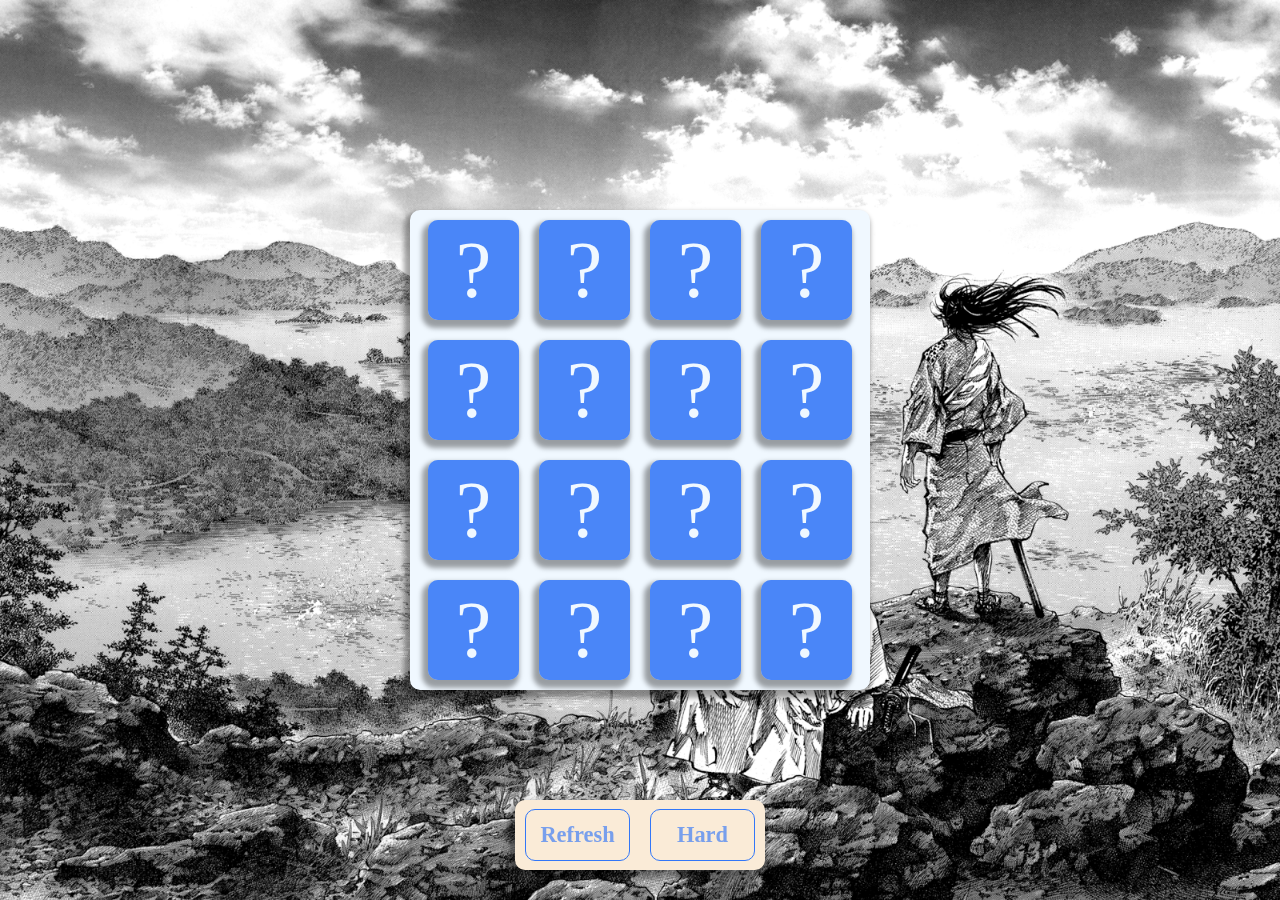
==== index.html @ a05ead0c "Borre el nombre" ====
<!DOCTYPE html>
<html lang="en">

<head>
    <meta charset="UTF-8" />
    <meta http-equiv="X-UA-Compatible" content="IE=edge" />
    <meta name="viewport" content="width=device-width, initial-scale=1.0" />
    <title>Memory-Game</title>
    <link rel="stylesheet" href="style.css">
</head>

<body oncontextmenu="return false;">
    <div class="board">
        <div class="card" data-image="img-1">
            <div class="front">?</div>
            <img src="Images/img-1.png" alt="" class="back">
        </div>
        <div class="card" data-image="img-1">
            <div class="front">?</div>
            <img src="Images/img-1.png" alt="" class="back">
        </div>
        <div class="card" data-image="img-2">
            <div class="front">?</div>
            <img src="Images/img-2.png" alt="" class="back">
        </div>
        <div class="card" data-image="img-2">
            <div class="front">?</div>
            <img src="Images/img-2.png" alt="" class="back">
        </div>
        <div class="card" data-image="img-3">
            <div class="front">?</div>
            <img src="Images/img-3.png" alt="" class="back">
        </div>
        <div class="card" data-image="img-3">
            <div class="front">?</div>
            <img src="Images/img-3.png" alt="" class="back">
        </div>
        <div class="card" data-image="img-4">
            <div class="front">?</div>
            <img src="Images/img-4.png" alt="" class="back">
        </div>
        <div class="card" data-image="img-4">
            <div class="front">?</div>
            <img src="Images/img-4.png" alt="" class="back">
        </div>
        <div class="card" data-image="img-5">
            <div class="front">?</div>
            <img src="Images/img-5.png" alt="" class="back">
        </div>
        <div class="card" data-image="img-5">
            <div class="front">?</div>
            <img src="Images/img-5.png" alt="" class="back">
        </div>
        <div class="card" data-image="img-6">
            <div class="front">?</div>
            <img src="Images/img-6.png" alt="" class="back">
        </div>
        <div class="card" data-image="img-6">
            <div class="front">?</div>
            <img src="Images/img-6.png" alt="" class="back">
        </div>
        <div class="card" data-image="img-7">
            <div class="front">?</div>
            <img src="Images/img-7.png" alt="" class="back">
        </div>
        <div class="card" data-image="img-7">
            <div class="front">?</div>
            <img src="Images/img-7.png" alt="" class="back">
        </div>
        <div class="card" data-image="img-8">
            <div class="front">?</div>
            <img src="Images/img-8.png" alt="" class="back">
        </div>
        <div class="card" data-image="img-8">
            <div class="front">?</div>
            <img src="Images/img-8.png" alt="" class="back">
        </div>
    </div>
    <div class="btn">
        <div id="refresh">Refresh</div>
        <div id="level1">Hard</div>
    </div>

    <div class="modal2">
        <div class="modal-content">
            <span class="close-button2">&times;</span>
            <h1 id="msg">Congrats!! you have won in </h1>
        </div>
    </div>
    <script src="script.js"></script>
</body>

</html>
---- style.css ----
* {
    margin: 0;
    padding: 0;
}

body {
    width: 100vw;
    height: 100vh;
    box-sizing: border-box;
    background-color: rgb(50, 119, 248);
    display: flex;
    background-image: url("Images/image.png");
    background-size: cover;
}
.board{
    height: 480px;
    width: 460px;
    background-color: aliceblue;
    margin: auto;
    display: flex;
    justify-content: center;
    align-items: center;
    flex-wrap: wrap;
    perspective: 1000px;
    border-radius: 10px;
    box-shadow: -3px 5px 5px 3px rgba(0, 0, 0, 0.363);
}
.shake {
    animation: shaking 0.35s ease-in-out;
}

@keyframes shaking {
    0% {
        transform: translate(1px, 1px) rotate(0deg);
    }

    10% {
        transform: translate(-1px, -2px) rotate(-1deg);
    }

    20% {
        transform: translate(-3px, 0px) rotate(1deg);
    }

    30% {
        transform: translate(3px, 2px) rotate(0deg);
    }

    40% {
        transform: translate(1px, -1px) rotate(1deg);
    }

    50% {
        transform: translate(-1px, 2px) rotate(-1deg);
    }

    60% {
        transform: translate(-3px, 1px) rotate(0deg);
    }

    70% {
        transform: translate(3px, 1px) rotate(-1deg);
    }

    80% {
        transform: translate(-1px, -1px) rotate(1deg);
    }

    90% {
        transform: translate(1px, 2px) rotate(0deg);
    }

    100% {
        transform: translate(1px, -2px) rotate(-1deg);
    }
}

.card {
    height: 100px;
    width: 91px;
    background-color: rgb(50, 119, 248, 0.651);
    border-radius: 10px;
    margin: 0px 10px;
    position: relative;
    transform-style: preserve-3d;
    transition: all 0.8s ease;
    box-shadow: -3px 5px 5px 3px rgba(0, 0, 0, 0.363);
    cursor: pointer;
}

.card.flip {
    transform: rotateY(180deg);
}

.card .front,
.card .back {
    position: absolute;
    height: 100%;
    width: 100%;
    backface-visibility: hidden;
    border-radius: 10px;
}

.card .front {
    color: aliceblue;
    background-color:rgba(50, 119, 248, 0.651);
    display: flex;
    justify-content: center;
    align-items: center;
    font-size: 5rem;
    font-weight: 400;
}

.card .back {
    transform: rotateY(180deg);
}

.card img {
    width: 50px;
    height: 50px;
    box-sizing: border-box;
    padding: 18px;
}

.btn {
    background-color: antiquewhite;
    display: flex;
    justify-content: center;
    align-items: center;
    border-radius: 10px;
    position: fixed;
    bottom: 30px;
    width: 250px;
    height: 70px;
    font-size: 1.6rem;
    left: calc(50% - 125px);
    box-shadow: -3px 5px 5px 3px rgba(0, 0, 0, 0.363);
}
#refresh, 
#level1{
width: 120px;
height: 50px;
border:1px solid rgb(50, 119, 248);
border-radius: 10px;
margin: 0px 10px;
display: flex;
justify-content: center;
align-items: center;
color: rgba(50, 119, 248, 0.651);
font-size: 1.4rem;
font-weight: 600;
cursor: pointer;
}
#refresh:hover, 
#level1:hover{
    color: aliceblue;
    background-color: rgba(50, 119, 248, 0.651);
}

.modal2 {
    position: fixed;
    left: 0;
    top: 0;
    width: 100%;
    height: 100%;
    background-color: rgba(0, 0, 0, 0.5);
    opacity: 0;
    visibility: hidden;
    transform: scale(1.1);
    transition: visibility 0s linear 0.25s, opacity 0.25s 0s, transform 0.25s;
}

.modal-content {
    position: absolute;
    top: 50%;
    left: 50%;
    transform: translate(-50%, -50%);
    background-color: white;
    padding: 1rem 1.5rem;
    width: 24rem;
    border-radius: 0.5rem;
}
.close-button2 {
    float: right;
    width: 1.5rem;
    line-height: 1.5rem;
    text-align: center;
    cursor: pointer;
    border-radius: 0.25rem;
    background-color: lightgray;
}
.show-modal {
    opacity: 1;
    visibility: visible;
    transform: scale(1.0);
    transition: visibility 0s linear 0s, opacity 0.25s 0s, transform 0.25s;
}
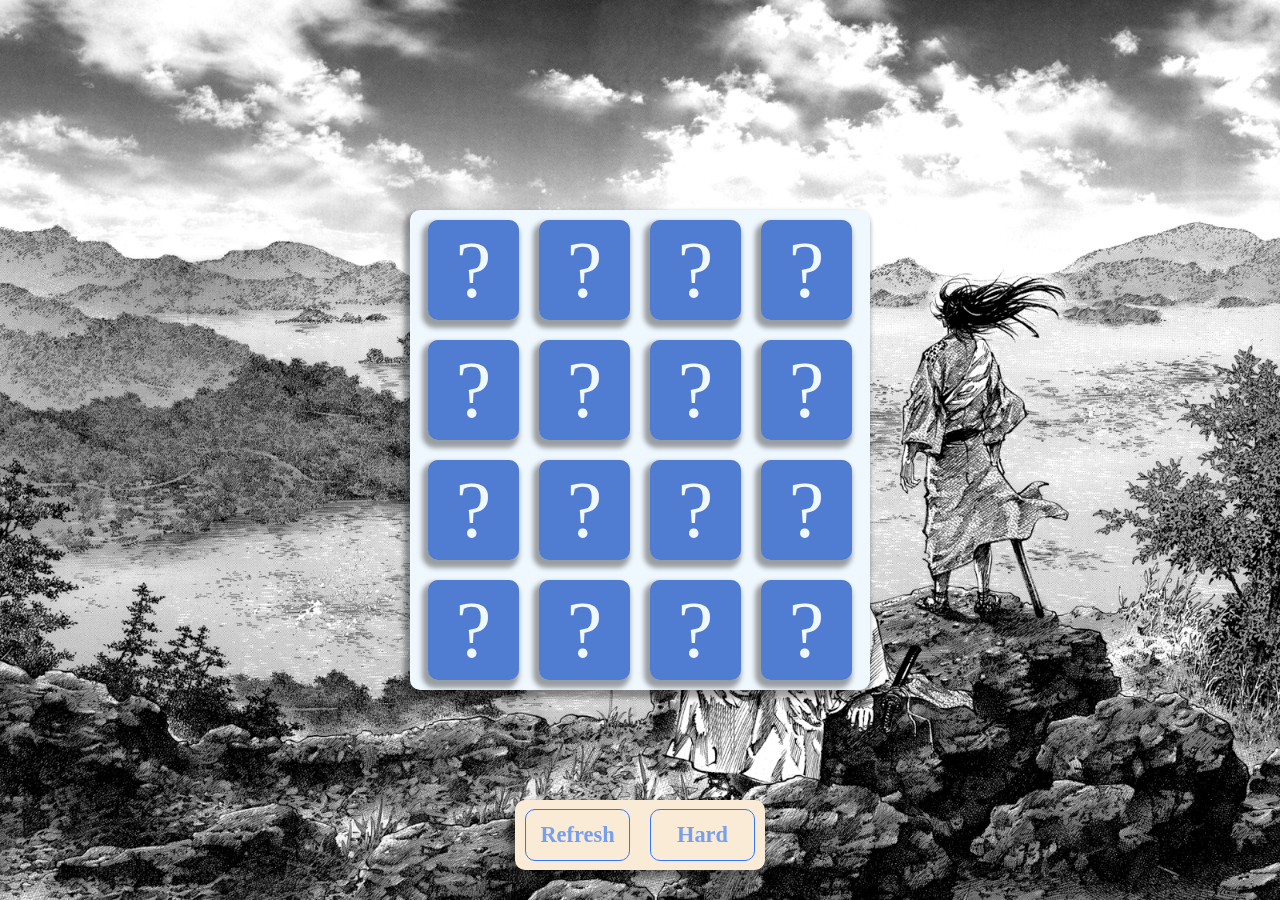
==== commit 1652b226: "cambio de color" ====
--- a/index.html
+++ b/index.html
@@ -7,6 +7,7 @@
     <meta name="viewport" content="width=device-width, initial-scale=1.0" />
     <title>Memory-Game</title>
     <link rel="stylesheet" href="style.css">
+    <link rel="icon" type=""image/
 </head>
 
 <body oncontextmenu="return false;">
--- a/style.css
+++ b/style.css
@@ -78,7 +78,7 @@
 .card {
     height: 100px;
     width: 91px;
-    background-color: rgb(50, 119, 248, 0.651);
+    background-color: rgba(77, 77, 77, 0.651);
     border-radius: 10px;
     margin: 0px 10px;
     position: relative;
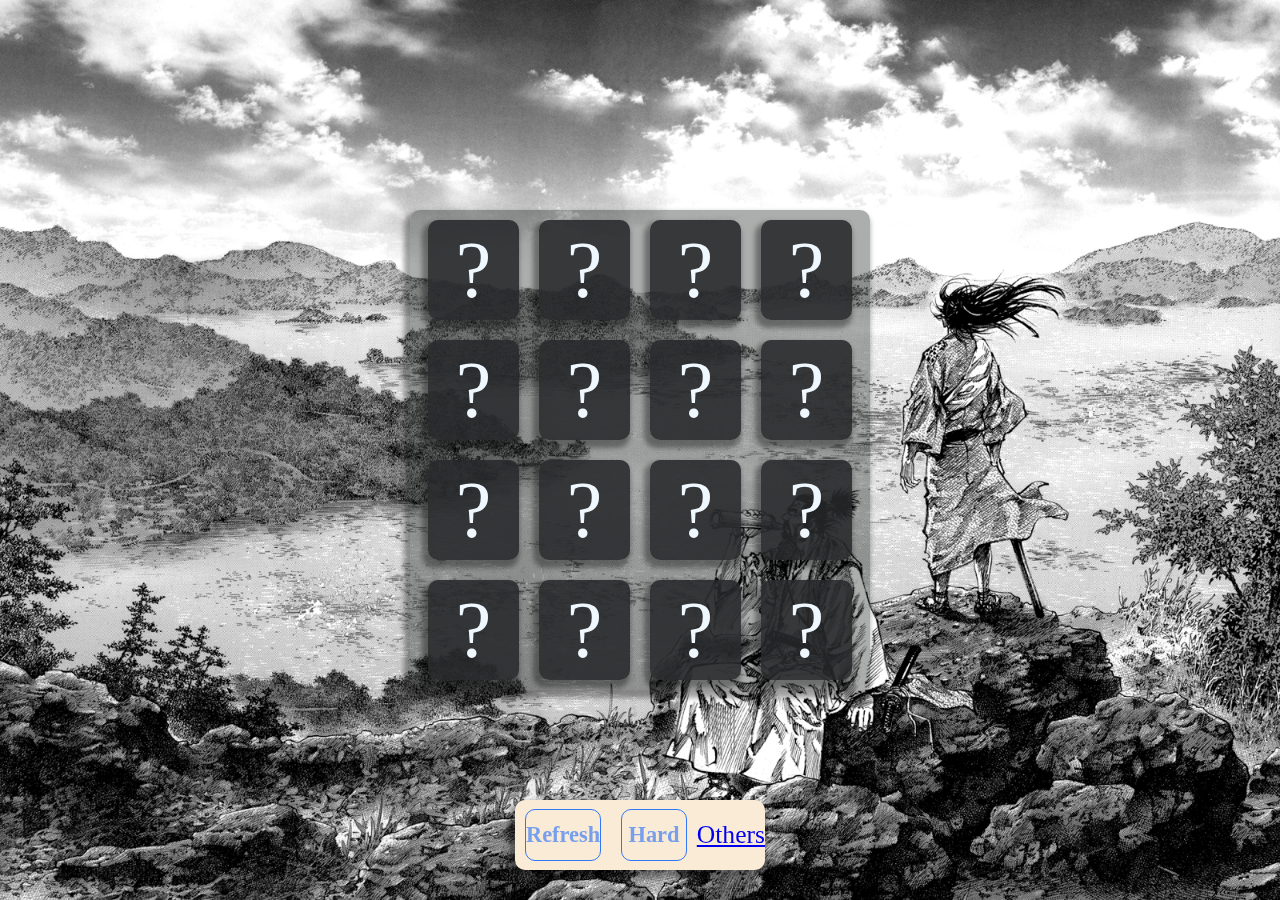
==== commit b9955760: "Agregue link others" ====
--- a/index.html
+++ b/index.html
@@ -80,6 +80,7 @@
     <div class="btn">
         <div id="refresh">Refresh</div>
         <div id="level1">Hard</div>
+        <div> <a href="https://jcarroyos-teaching.github.io/Memory-Game/variations.html" target="_blank">Others</a></div>
     </div>
 
     <div class="modal2">
--- a/style.css
+++ b/style.css
@@ -15,7 +15,7 @@
 .board{
     height: 480px;
     width: 460px;
-    background-color: aliceblue;
+    background-color: #03050654;
     margin: auto;
     display: flex;
     justify-content: center;
@@ -103,7 +103,7 @@
 
 .card .front {
     color: aliceblue;
-    background-color:rgba(50, 119, 248, 0.651);
+    background-color:rgb(25 27 30 / 65%);
     display: flex;
     justify-content: center;
     align-items: center;
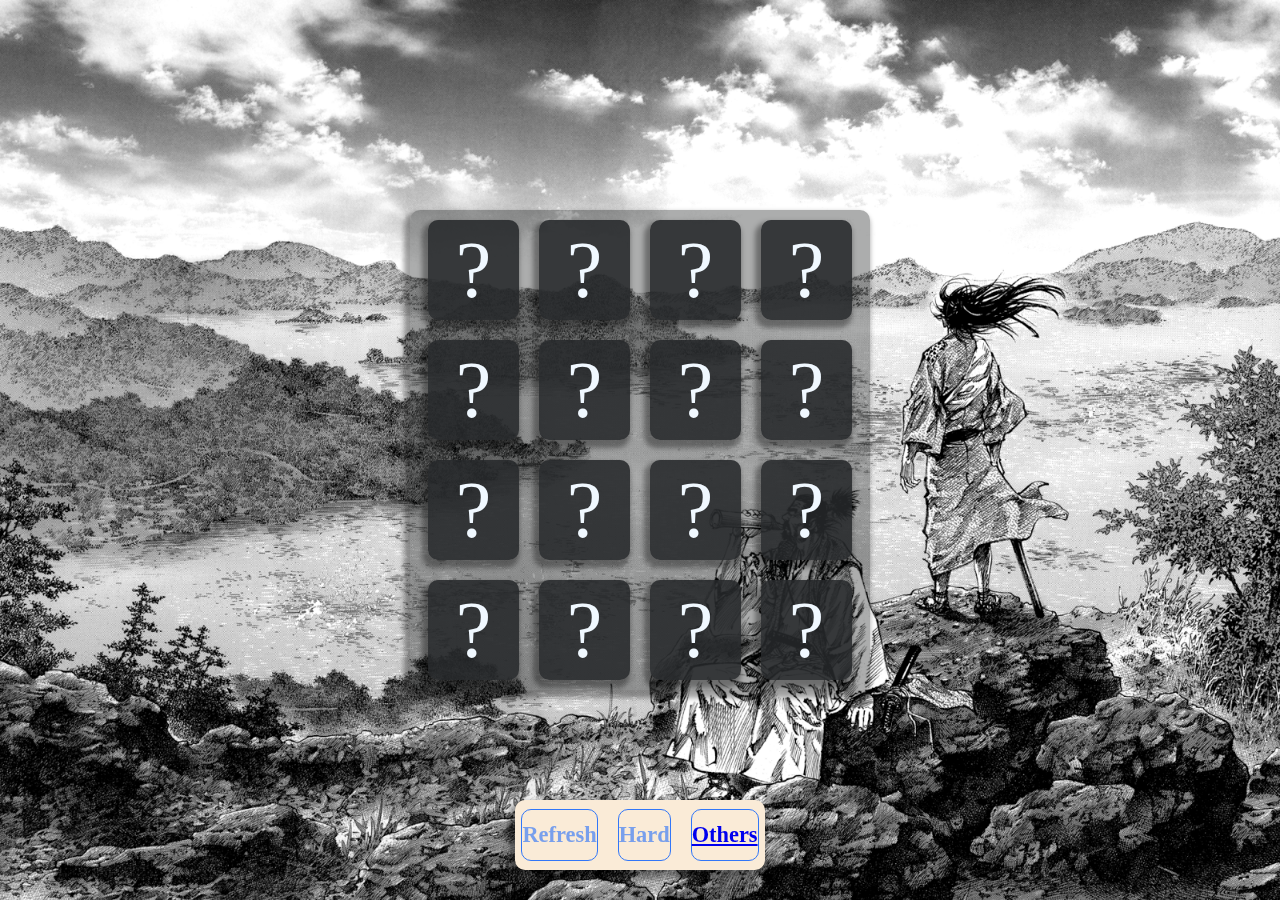
==== commit ac63c727: "others" ====
--- a/index.html
+++ b/index.html
@@ -80,7 +80,7 @@
     <div class="btn">
         <div id="refresh">Refresh</div>
         <div id="level1">Hard</div>
-        <div> <a href="https://jcarroyos-teaching.github.io/Memory-Game/variations.html" target="_blank">Others</a></div>
+        <div id="Others"> <a href="https://jcarroyos-teaching.github.io/Memory-Game/variations.html" target="_blank">Others</a></div>
     </div>
 
     <div class="modal2">
--- a/style.css
+++ b/style.css
@@ -137,7 +137,8 @@
     box-shadow: -3px 5px 5px 3px rgba(0, 0, 0, 0.363);
 }
 #refresh, 
-#level1{
+#level1,
+#Others{
 width: 120px;
 height: 50px;
 border:1px solid rgb(50, 119, 248);
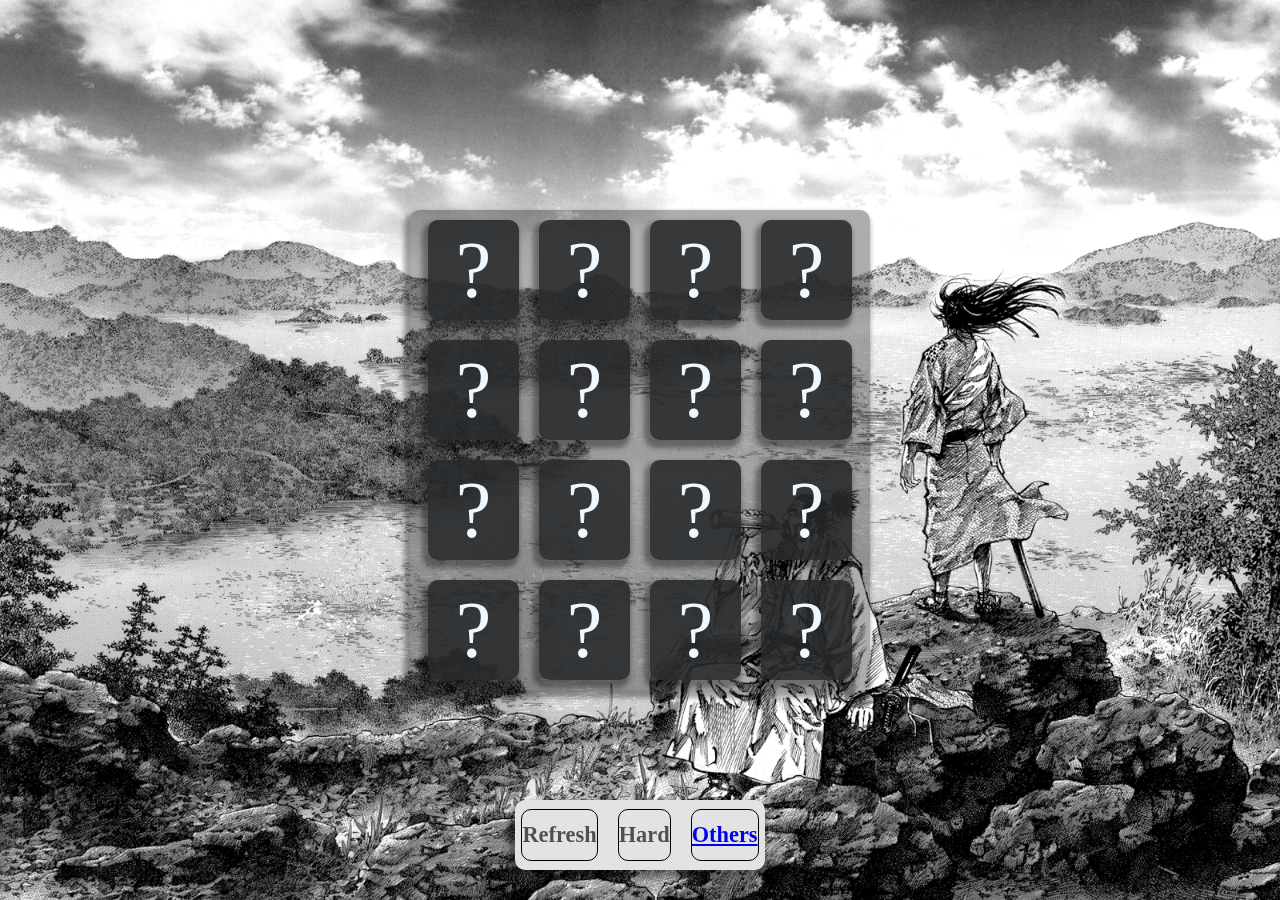
==== commit 41bc572a: "icon" ====
--- a/index.html
+++ b/index.html
@@ -7,7 +7,7 @@
     <meta name="viewport" content="width=device-width, initial-scale=1.0" />
     <title>Memory-Game</title>
     <link rel="stylesheet" href="style.css">
-    <link rel="icon" type=""image/
+    <link rel="icon" type="Images/x-icon" href="favicon.ico">
 </head>
 
 <body oncontextmenu="return false;">
--- a/style.css
+++ b/style.css
@@ -123,7 +123,7 @@
 }
 
 .btn {
-    background-color: antiquewhite;
+    background-color: #e3e3e3;
     display: flex;
     justify-content: center;
     align-items: center;
@@ -141,13 +141,13 @@
 #Others{
 width: 120px;
 height: 50px;
-border:1px solid rgb(50, 119, 248);
+border:1px solid rgb(0, 0, 0);
 border-radius: 10px;
 margin: 0px 10px;
 display: flex;
 justify-content: center;
 align-items: center;
-color: rgba(50, 119, 248, 0.651);
+color: rgba(0, 0, 0, 0.651);
 font-size: 1.4rem;
 font-weight: 600;
 cursor: pointer;
